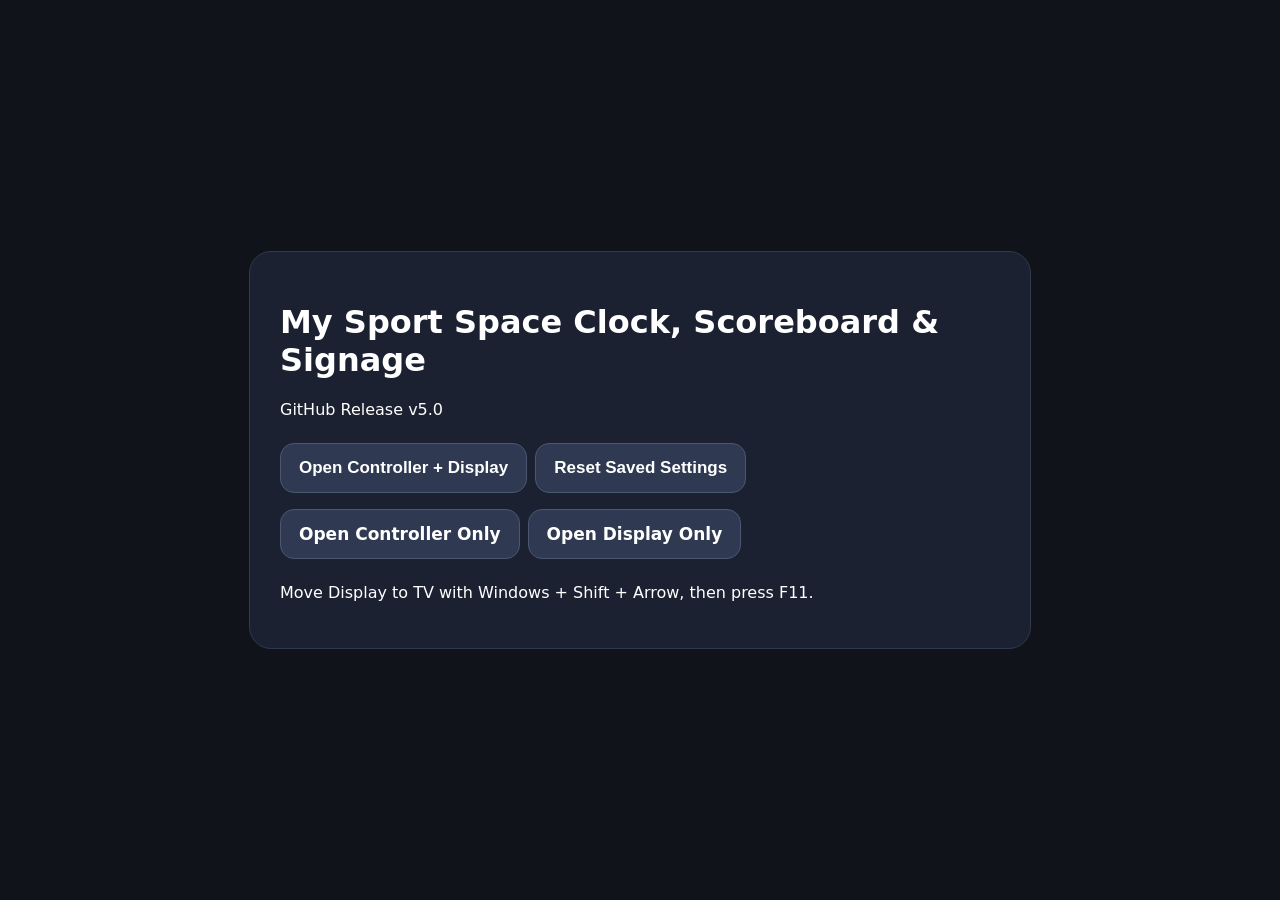
==== index.html @ 81effcb6 "Add files via upload" ====
<!doctype html>
<html><head><meta charset="utf-8"/><title>My Sport Space Clock, Scoreboard & Signage</title>
<style>body{font-family:system-ui;background:#10131a;color:white;min-height:100vh;margin:0;display:flex;align-items:center;justify-content:center}.card{max-width:720px;background:#1b2130;border:1px solid #30384d;border-radius:22px;padding:30px}button,a{display:inline-block;border:1px solid #4a5672;background:#2f3a52;color:white;border-radius:14px;padding:14px 18px;margin:8px 8px 8px 0;font-weight:900;text-decoration:none;cursor:pointer;font-size:17px}</style></head>
<body><div class="card"><h1>My Sport Space Clock, Scoreboard & Signage</h1><p>GitHub Release v5.0</p><button onclick="openBoth()">Open Controller + Display</button><button onclick="resetSavedState()">Reset Saved Settings</button><a href="controller.html" target="_blank">Open Controller Only</a><a href="display.html" target="_blank">Open Display Only</a><p>Move Display to TV with Windows + Shift + Arrow, then press F11.</p></div>
<script>function openBoth(){window.open("controller.html","MSSController","width=1400,height=900");setTimeout(()=>window.open("display.html","MSSDisplay","width=1280,height=720"),350);}function resetSavedState(){localStorage.removeItem("mss_scoreboard_signage_v4_final");alert("Saved settings reset. Now open Controller + Display again.");}</script></body></html>
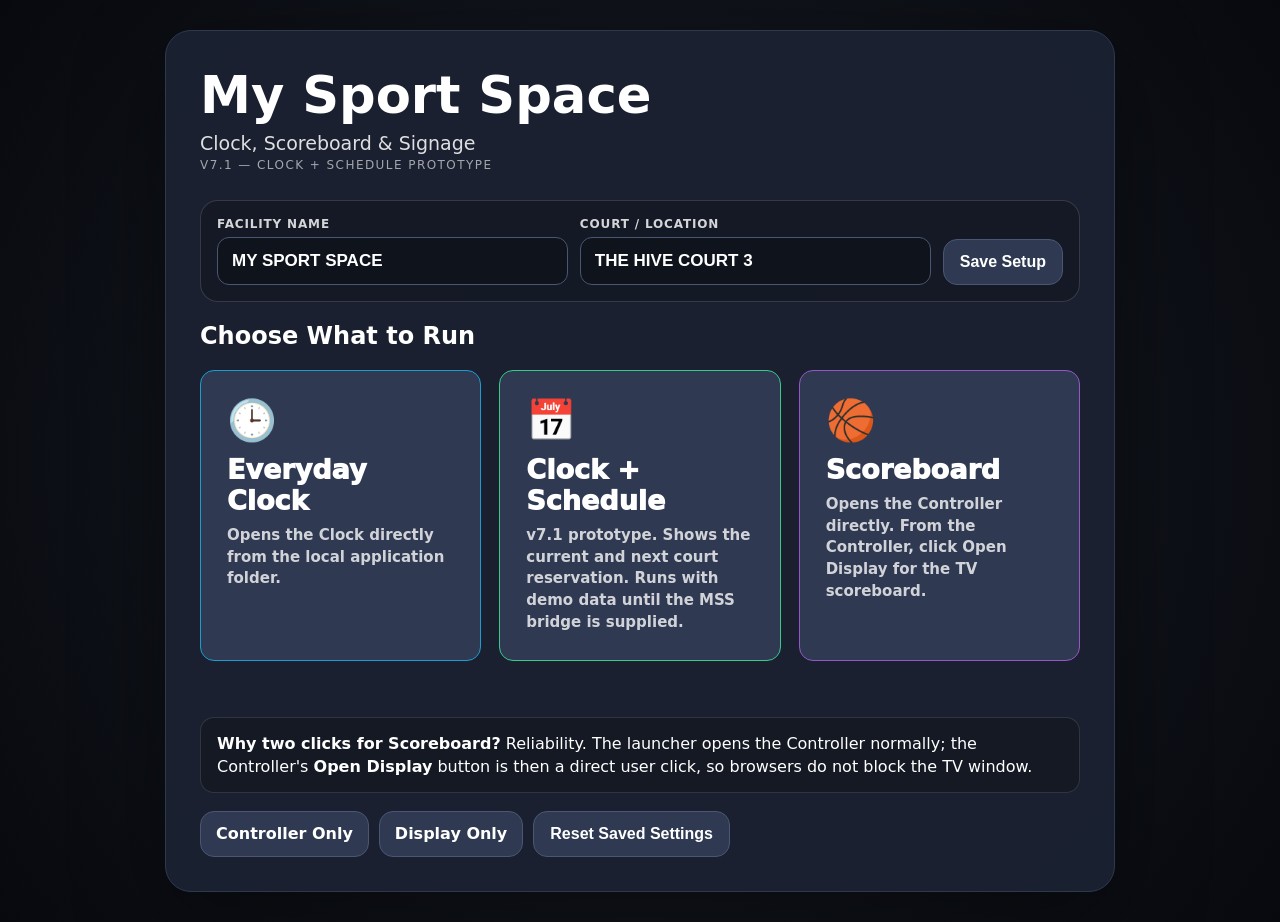
==== commit f45e9d49: "Add files via upload" ====
--- a/index.html
+++ b/index.html
@@ -1,5 +1,78 @@
 <!doctype html>
-<html><head><meta charset="utf-8"/><title>My Sport Space Clock, Scoreboard & Signage</title>
-<style>body{font-family:system-ui;background:#10131a;color:white;min-height:100vh;margin:0;display:flex;align-items:center;justify-content:center}.card{max-width:720px;background:#1b2130;border:1px solid #30384d;border-radius:22px;padding:30px}button,a{display:inline-block;border:1px solid #4a5672;background:#2f3a52;color:white;border-radius:14px;padding:14px 18px;margin:8px 8px 8px 0;font-weight:900;text-decoration:none;cursor:pointer;font-size:17px}</style></head>
-<body><div class="card"><h1>My Sport Space Clock, Scoreboard & Signage</h1><p>GitHub Release v5.0</p><button onclick="openBoth()">Open Controller + Display</button><button onclick="resetSavedState()">Reset Saved Settings</button><a href="controller.html" target="_blank">Open Controller Only</a><a href="display.html" target="_blank">Open Display Only</a><p>Move Display to TV with Windows + Shift + Arrow, then press F11.</p></div>
-<script>function openBoth(){window.open("controller.html","MSSController","width=1400,height=900");setTimeout(()=>window.open("display.html","MSSDisplay","width=1280,height=720"),350);}function resetSavedState(){localStorage.removeItem("mss_scoreboard_signage_v4_final");alert("Saved settings reset. Now open Controller + Display again.");}</script></body></html>+<html lang="en">
+<head>
+<meta charset="utf-8"/>
+<meta name="viewport" content="width=device-width,initial-scale=1"/>
+<title>My Sport Space Display Suite</title>
+<style>
+:root{--blue:#00b7ff;--purple:#bf5af2;--card:#1b2130;--border:#30384d}
+*{box-sizing:border-box}
+body{font-family:system-ui,Segoe UI,Arial,sans-serif;background:radial-gradient(circle at center,#222936,#10131a 55%,#07090e);color:white;min-height:100vh;margin:0;display:flex;align-items:center;justify-content:center;padding:30px}
+.card{width:min(950px,96vw);background:rgba(27,33,48,.96);border:1px solid var(--border);border-radius:26px;padding:34px;box-shadow:0 26px 90px rgba(0,0,0,.4)}
+h1{margin:0;font-size:clamp(32px,4vw,54px)}
+.sub{font-size:19px;opacity:.86;margin:7px 0 4px}.version{font-size:12px;letter-spacing:.12em;text-transform:uppercase;opacity:.6;margin-bottom:28px}
+.setup{display:grid;grid-template-columns:1fr 1fr auto;gap:12px;align-items:end;background:rgba(0,0,0,.2);border:1px solid rgba(255,255,255,.14);border-radius:18px;padding:16px}
+label{display:block;font-size:12px;text-transform:uppercase;font-weight:900;letter-spacing:.07em;opacity:.82;margin-bottom:6px}
+input{width:100%;border:1px solid #4a5672;background:#0f131c;color:white;border-radius:12px;padding:13px 14px;font-size:17px;font-weight:800}
+button,.mode{border:1px solid #4a5672;background:#2f3a52;color:white;border-radius:14px;padding:13px 16px;font-weight:900;font-size:16px;text-decoration:none;cursor:pointer}
+.modeGrid{display:grid;grid-template-columns:repeat(3,1fr);gap:18px;margin-top:15px}
+.mode{display:block;padding:26px;min-height:185px}.mode.clock{border-color:#1b9dd1}.mode.schedule{border-color:#39c98b}.mode.score{border-color:#9557c8}.mode:hover{filter:brightness(1.12)}
+.icon{display:block;font-size:40px;margin-bottom:10px}.name{display:block;font-size:27px;font-weight:950}.desc{display:block;font-size:15px;line-height:1.45;opacity:.78;margin-top:9px}
+.notice{margin-top:22px;padding:14px 16px;background:rgba(0,0,0,.22);border:1px solid rgba(255,255,255,.12);border-radius:14px;line-height:1.45}
+.status{color:#7ee2ff;font-weight:800;min-height:24px;margin-top:10px}.secondary{display:flex;gap:10px;flex-wrap:wrap;margin-top:18px}
+@media(max-width:760px){.setup,.modeGrid{grid-template-columns:1fr}}
+</style>
+</head>
+<body>
+<main class="card">
+  <h1>My Sport Space</h1>
+  <div class="sub">Clock, Scoreboard &amp; Signage</div>
+  <div class="version">v7.1 — Clock + Schedule Prototype</div>
+
+  <section class="setup">
+    <div><label for="facilityName">Facility Name</label><input id="facilityName"/></div>
+    <div><label for="courtName">Court / Location</label><input id="courtName"/></div>
+    <button id="saveSetup" type="button">Save Setup</button>
+  </section>
+
+  <h2>Choose What to Run</h2>
+  <section class="modeGrid">
+    <a id="clockLink" class="mode clock" href="display.html#clock">
+      <span class="icon">🕒</span><span class="name">Everyday Clock</span>
+      <span class="desc">Opens the Clock directly from the local application folder.</span>
+    </a>
+    <a id="scheduleLink" class="mode schedule" href="schedule.html">
+      <span class="icon">📅</span><span class="name">Clock + Schedule</span>
+      <span class="desc">v7.1 prototype. Shows the current and next court reservation. Runs with demo data until the MSS bridge is supplied.</span>
+    </a>
+    <a id="scoreLink" class="mode score" href="controller.html">
+      <span class="icon">🏀</span><span class="name">Scoreboard</span>
+      <span class="desc">Opens the Controller directly. From the Controller, click <b>Open Display</b> for the TV scoreboard.</span>
+    </a>
+  </section>
+
+  <div id="status" class="status"></div>
+  <div class="notice"><b>Why two clicks for Scoreboard?</b> Reliability. The launcher opens the Controller normally; the Controller's <b>Open Display</b> button is then a direct user click, so browsers do not block the TV window.</div>
+  <div class="secondary">
+    <a class="mode" style="min-height:auto;padding:12px 15px" href="controller.html">Controller Only</a>
+    <a class="mode" style="min-height:auto;padding:12px 15px" href="display.html">Display Only</a>
+    <button id="resetSettings" type="button">Reset Saved Settings</button>
+  </div>
+</main>
+<script src="shared.js"></script>
+<script>
+(function(){
+ const facility=document.getElementById('facilityName');
+ const court=document.getElementById('courtName');
+ const status=document.getElementById('status');
+ function load(){const s=loadState();facility.value=s.facilityName||'MY SPORT SPACE';court.value=s.courtName||'COURT 3';}
+ function save(){const s=loadState();if(facility.value.trim())s.facilityName=facility.value.trim().toUpperCase();if(court.value.trim())s.courtName=court.value.trim().toUpperCase();saveState(s);return s;}
+ document.getElementById('saveSetup').addEventListener('click',()=>{save();status.textContent='Setup saved.';setTimeout(()=>status.textContent='',1800);});
+ document.getElementById('clockLink').addEventListener('click',()=>{const s=save();s.mode='clock';saveState(s);});
+ document.getElementById('scoreLink').addEventListener('click',()=>{const s=save();s.mode='scoreboard';saveState(s);});
+ document.getElementById('resetSettings').addEventListener('click',()=>{if(confirm('Reset saved settings?')){localStorage.removeItem(MSS_KEY);load();status.textContent='Settings reset.';}});
+ load();
+})();
+</script>
+</body>
+</html>
